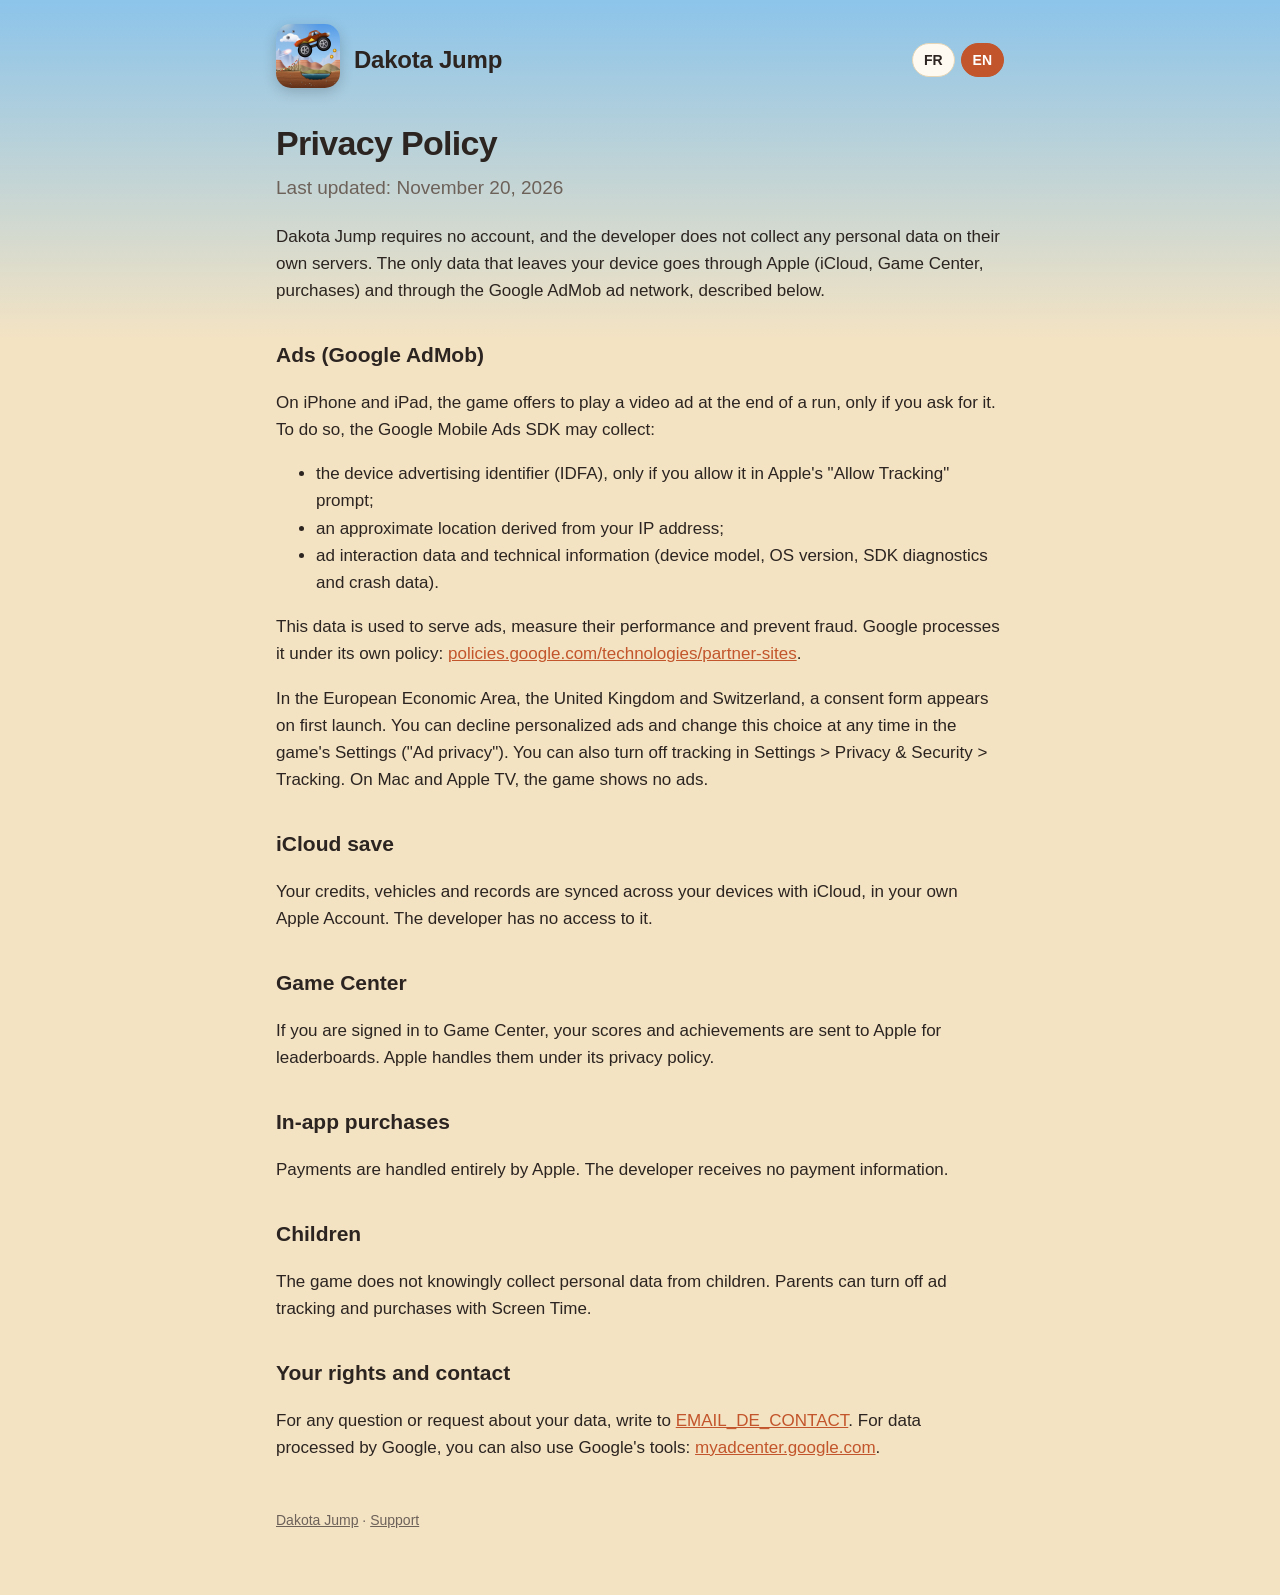
==== privacy.html @ c43ea541 "Dakota Jump : présentation, confidentialité, assistance, app-ads.txt Co-Authored-By: Claude Opus 5.5" ====
<!doctype html>
<html lang="fr">
<head>
<meta charset="utf-8">
<meta name="viewport" content="width=device-width, initial-scale=1">
<title>Dakota Jump Privacy</title>
<link rel="icon" href="img/icon.png">
<link rel="stylesheet" href="style.css">
<script src="lang.js"></script>
</head>
<body>
<main>
  <header>
    <a href="./"><img src="img/icon.png" alt=""></a>
    <a href="./" class="name">Dakota Jump</a>
    <nav><button data-set="fr">FR</button><button data-set="en">EN</button></nav>
  </header>

  <section data-lang="fr">
    <h1>Politique de confidentialité</h1>
    <p class="lead">Dernière mise à jour : 20 novembre 2026</p>
    <p>Dakota Jump ne demande aucun compte et le développeur ne collecte aucune donnée personnelle sur ses propres
      serveurs. Les seules données qui quittent ton appareil passent par Apple (iCloud, Game Center, achats) et par
      la régie publicitaire Google AdMob, décrites ci-dessous.</p>

    <h2>Publicités (Google AdMob)</h2>
    <p>Sur iPhone et iPad, le jeu propose de regarder une vidéo publicitaire en fin de partie, uniquement si tu la
      demandes. Pour cela, le SDK Google Mobile Ads peut collecter :</p>
    <ul>
      <li>l'identifiant publicitaire de l'appareil (IDFA), seulement si tu l'autorises dans la fenêtre d'Apple
        « Autoriser le suivi » ;</li>
      <li>une localisation approximative déduite de l'adresse IP ;</li>
      <li>des données d'interaction avec les annonces et des informations techniques (modèle, version du système,
        données de diagnostic et de plantage du SDK).</li>
    </ul>
    <p>Ces données servent à afficher des annonces, à mesurer leurs performances et à prévenir la fraude. Elles sont
      traitées par Google selon sa propre politique :
      <a href="https://policies.google.com/technologies/partner-sites">policies.google.com/technologies/partner-sites</a>.</p>
    <p>Dans l'Espace économique européen, au Royaume-Uni et en Suisse, un formulaire de consentement s'affiche au
      premier lancement. Tu peux refuser les annonces personnalisées, et modifier ce choix à tout moment dans les
      Réglages du jeu (« Confidentialité des publicités »). Tu peux aussi refuser le suivi dans Réglages &gt;
      Confidentialité et sécurité &gt; Suivi. Sur Mac et Apple TV, le jeu n'affiche aucune publicité.</p>

    <h2>Sauvegarde iCloud</h2>
    <p>Tes crédits, véhicules et records sont synchronisés entre tes appareils par iCloud, dans ton propre compte
      Apple. Le développeur n'y a pas accès.</p>

    <h2>Game Center</h2>
    <p>Si tu es connecté à Game Center, tes scores et succès sont envoyés à Apple pour les classements. Apple les
      traite selon sa politique de confidentialité.</p>

    <h2>Achats intégrés</h2>
    <p>Les paiements sont entièrement gérés par Apple. Le développeur ne reçoit aucune information de paiement.</p>

    <h2>Enfants</h2>
    <p>Le jeu ne collecte sciemment aucune donnée personnelle d'enfant. Les parents peuvent désactiver le suivi
      publicitaire et les achats avec Temps d'écran.</p>

    <h2>Tes droits et contact</h2>
    <p>Pour toute question ou demande relative à tes données, écris à
      <a href="mailto:EMAIL_DE_CONTACT">EMAIL_DE_CONTACT</a>. Pour les données traitées par Google, tu peux aussi
      utiliser les outils de Google : <a href="https://myadcenter.google.com">myadcenter.google.com</a>.</p>
  </section>

  <section data-lang="en">
    <h1>Privacy Policy</h1>
    <p class="lead">Last updated: November 20, 2026</p>
    <p>Dakota Jump requires no account, and the developer does not collect any personal data on their own servers.
      The only data that leaves your device goes through Apple (iCloud, Game Center, purchases) and through the
      Google AdMob ad network, described below.</p>

    <h2>Ads (Google AdMob)</h2>
    <p>On iPhone and iPad, the game offers to play a video ad at the end of a run, only if you ask for it. To do so,
      the Google Mobile Ads SDK may collect:</p>
    <ul>
      <li>the device advertising identifier (IDFA), only if you allow it in Apple's "Allow Tracking" prompt;</li>
      <li>an approximate location derived from your IP address;</li>
      <li>ad interaction data and technical information (device model, OS version, SDK diagnostics and crash data).</li>
    </ul>
    <p>This data is used to serve ads, measure their performance and prevent fraud. Google processes it under its
      own policy: <a href="https://policies.google.com/technologies/partner-sites">policies.google.com/technologies/partner-sites</a>.</p>
    <p>In the European Economic Area, the United Kingdom and Switzerland, a consent form appears on first launch.
      You can decline personalized ads and change this choice at any time in the game's Settings ("Ad privacy").
      You can also turn off tracking in Settings &gt; Privacy &amp; Security &gt; Tracking. On Mac and Apple TV,
      the game shows no ads.</p>

    <h2>iCloud save</h2>
    <p>Your credits, vehicles and records are synced across your devices with iCloud, in your own Apple Account.
      The developer has no access to it.</p>

    <h2>Game Center</h2>
    <p>If you are signed in to Game Center, your scores and achievements are sent to Apple for leaderboards. Apple
      handles them under its privacy policy.</p>

    <h2>In-app purchases</h2>
    <p>Payments are handled entirely by Apple. The developer receives no payment information.</p>

    <h2>Children</h2>
    <p>The game does not knowingly collect personal data from children. Parents can turn off ad tracking and
      purchases with Screen Time.</p>

    <h2>Your rights and contact</h2>
    <p>For any question or request about your data, write to <a href="mailto:EMAIL_DE_CONTACT">EMAIL_DE_CONTACT</a>.
      For data processed by Google, you can also use Google's tools:
      <a href="https://myadcenter.google.com">myadcenter.google.com</a>.</p>
  </section>

  <footer><a href="./">Dakota Jump</a> &middot; <a href="support.html">Support</a></footer>
</main>
</body>
</html>
---- style.css ----
:root {
  --sky: #8cc4ea;
  --sand: #f4e3c3;
  --rust: #c2552b;
  --ink: #2b2420;
  --muted: #6d625a;
  --card: #fffaf1;
  --line: #e6d6b8;
}
@media (prefers-color-scheme: dark) {
  :root {
    --sky: #1d3550;
    --sand: #1b1714;
    --rust: #ef8a5c;
    --ink: #f2e9dc;
    --muted: #b8ab9c;
    --card: #26201b;
    --line: #3a3029;
  }
}
* { box-sizing: border-box; }
html { -webkit-text-size-adjust: 100%; }
body {
  margin: 0;
  font: 17px/1.6 -apple-system, BlinkMacSystemFont, "Segoe UI", Roboto, sans-serif;
  color: var(--ink);
  background: linear-gradient(180deg, var(--sky) 0, var(--sand) 340px) no-repeat, var(--sand);
}
main { max-width: 760px; margin: 0 auto; padding: 24px 16px 64px; }
header { display: flex; align-items: center; gap: 14px; margin-bottom: 28px; }
header img { width: 64px; height: 64px; border-radius: 15px; box-shadow: 0 4px 14px rgba(0,0,0,.18); }
header a { color: inherit; text-decoration: none; }
header .name { font-size: 24px; font-weight: 800; letter-spacing: -.01em; }
nav { margin-left: auto; display: flex; gap: 6px; }
nav button {
  font: inherit; font-size: 14px; font-weight: 700; padding: 5px 11px; border-radius: 999px;
  border: 1px solid var(--line); background: var(--card); color: var(--ink); cursor: pointer;
}
nav button[aria-pressed="true"] { background: var(--rust); border-color: var(--rust); color: #fff; }
h1 { font-size: 34px; line-height: 1.15; margin: 0 0 10px; letter-spacing: -.02em; }
h2 { font-size: 21px; margin: 34px 0 8px; }
p, li { color: var(--ink); }
.lead { font-size: 19px; color: var(--muted); margin-top: 0; }
.card { background: var(--card); border: 1px solid var(--line); border-radius: 16px; padding: 4px 20px 14px; margin: 18px 0; }
.shots { display: grid; gap: 12px; margin: 24px 0; }
.shots img { width: 100%; border-radius: 14px; box-shadow: 0 6px 22px rgba(0,0,0,.2); }
.links { display: flex; flex-wrap: wrap; gap: 10px; margin: 22px 0; }
.links a {
  display: inline-block; padding: 9px 16px; border-radius: 12px; font-weight: 700; text-decoration: none;
  background: var(--rust); color: #fff;
}
.links a.alt { background: var(--card); color: var(--ink); border: 1px solid var(--line); }
a { color: var(--rust); }
footer { margin-top: 48px; font-size: 14px; color: var(--muted); }
footer a { color: var(--muted); }
[data-lang] { display: none; }
html[lang="fr"] [data-lang="fr"], html[lang="en"] [data-lang="en"] { display: block; }
html[lang="fr"] span[data-lang="fr"], html[lang="en"] span[data-lang="en"] { display: inline; }
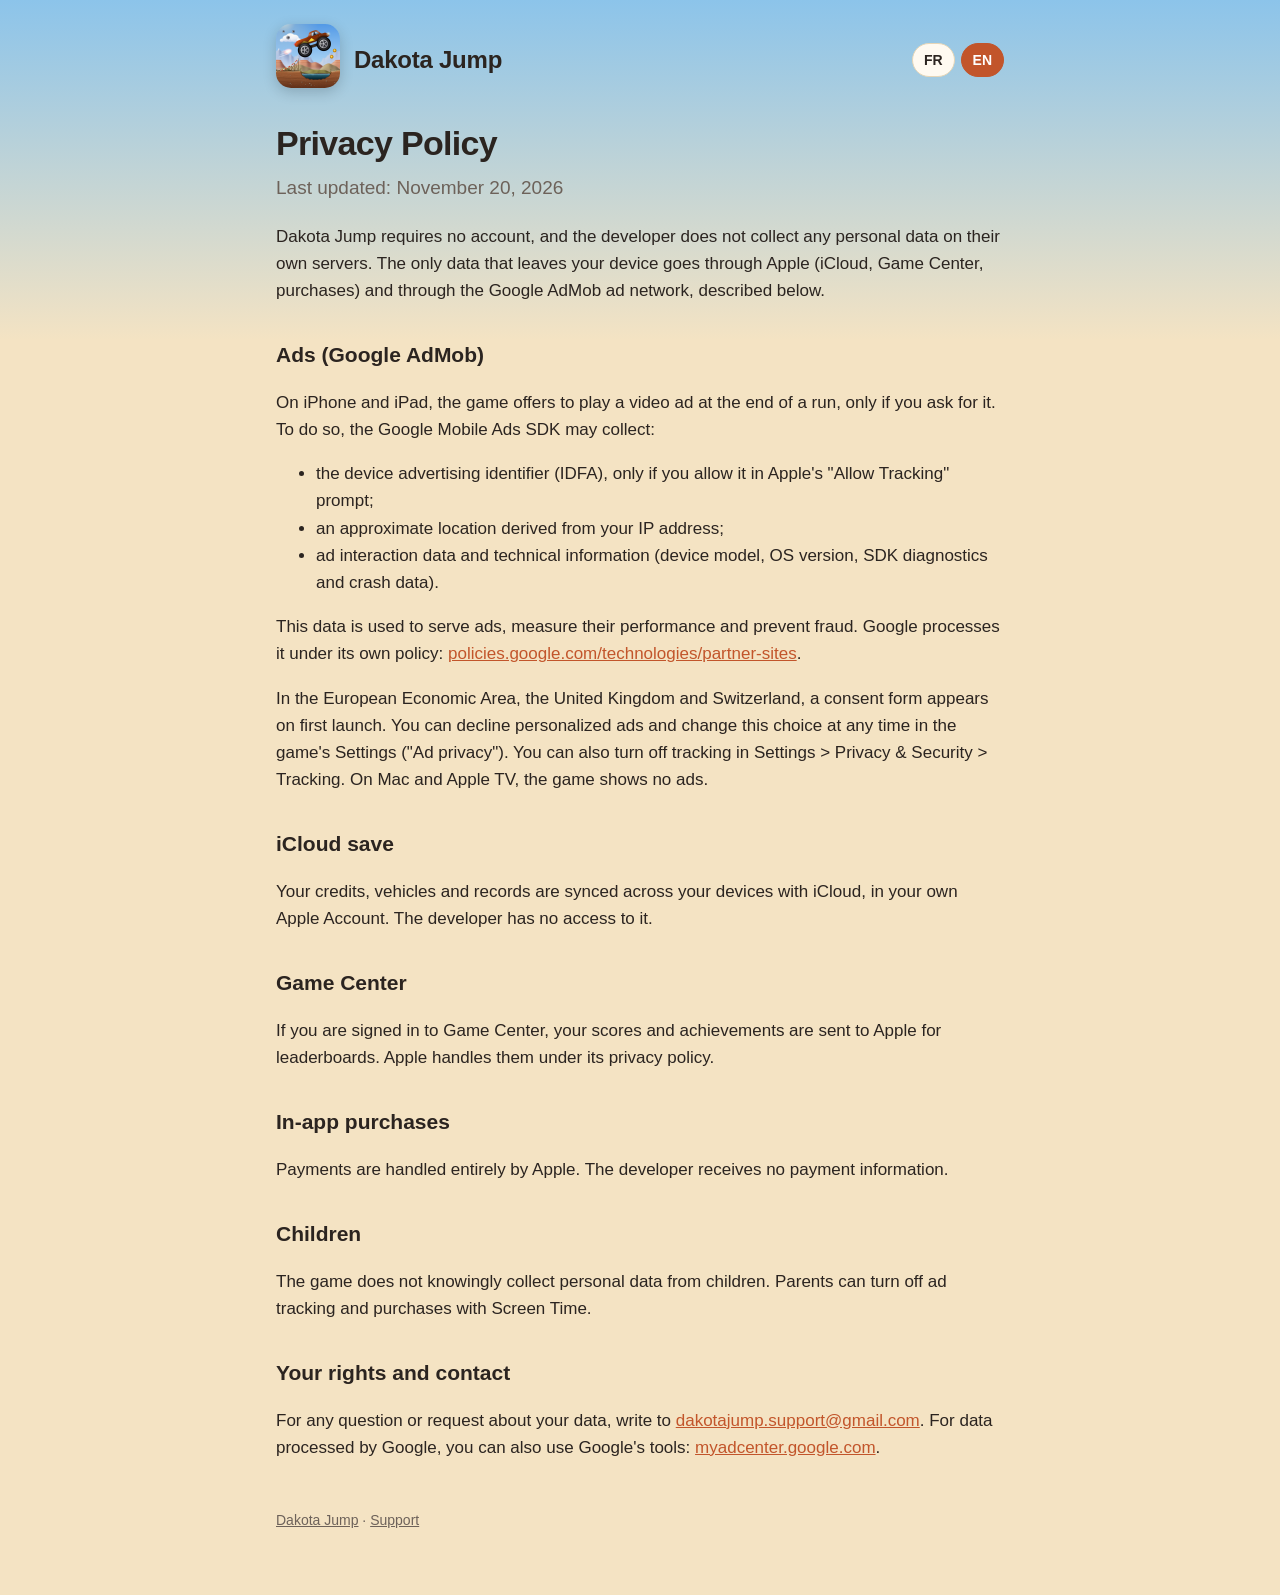
==== commit c04b0a1f: "Adresse de contact Co-Authored-By: Claude Opus 5.5 <noreply@anthropic.com>" ====
--- a/privacy.html
+++ b/privacy.html
@@ -58,7 +58,7 @@
 
     <h2>Tes droits et contact</h2>
     <p>Pour toute question ou demande relative à tes données, écris à
-      <a href="mailto:EMAIL_DE_CONTACT">EMAIL_DE_CONTACT</a>. Pour les données traitées par Google, tu peux aussi
+      <a href="mailto:dakotajump.support@gmail.com">dakotajump.support@gmail.com</a>. Pour les données traitées par Google, tu peux aussi
       utiliser les outils de Google : <a href="https://myadcenter.google.com">myadcenter.google.com</a>.</p>
   </section>
 
@@ -100,7 +100,7 @@
       purchases with Screen Time.</p>
 
     <h2>Your rights and contact</h2>
-    <p>For any question or request about your data, write to <a href="mailto:EMAIL_DE_CONTACT">EMAIL_DE_CONTACT</a>.
+    <p>For any question or request about your data, write to <a href="mailto:dakotajump.support@gmail.com">dakotajump.support@gmail.com</a>.
       For data processed by Google, you can also use Google's tools:
       <a href="https://myadcenter.google.com">myadcenter.google.com</a>.</p>
   </section>
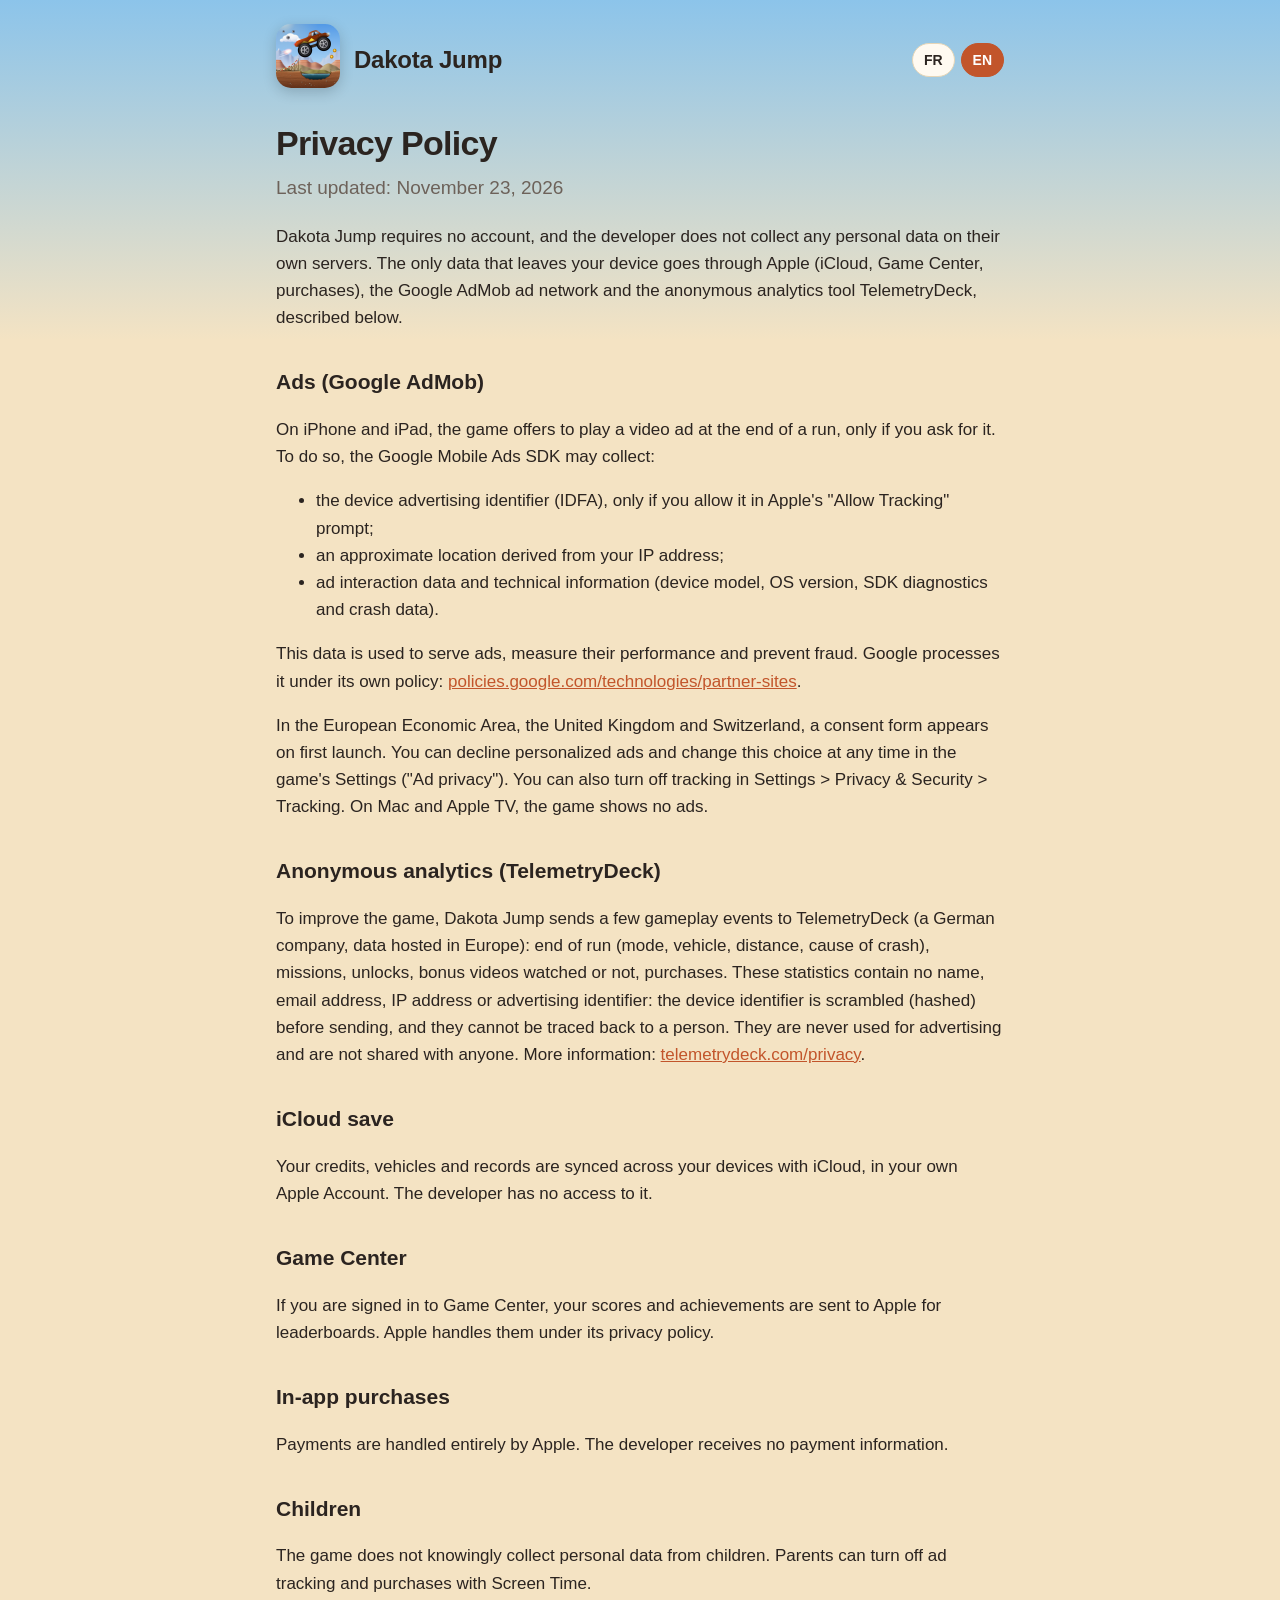
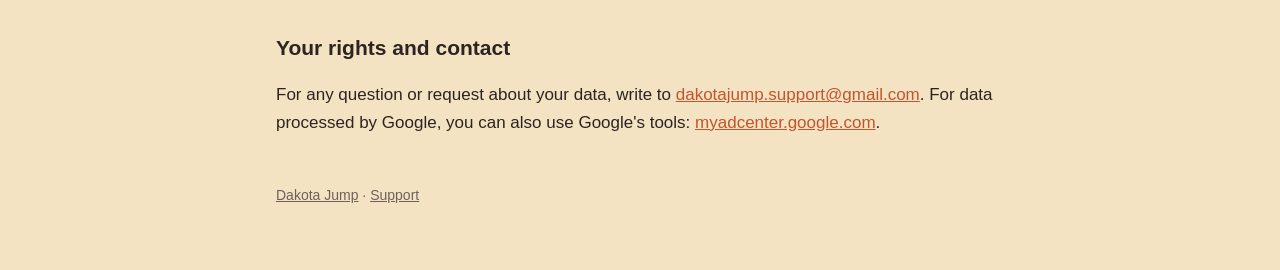
==== commit 29d6f18a: "Confidentialité : statistiques anonymes TelemetryDeck (français, anglais) Co-Authored-By: Claude Opu" ====
--- a/privacy.html
+++ b/privacy.html
@@ -18,10 +18,10 @@
 
   <section data-lang="fr">
     <h1>Politique de confidentialité</h1>
-    <p class="lead">Dernière mise à jour : 20 novembre 2026</p>
+    <p class="lead">Dernière mise à jour : 23 novembre 2026</p>
     <p>Dakota Jump ne demande aucun compte et le développeur ne collecte aucune donnée personnelle sur ses propres
-      serveurs. Les seules données qui quittent ton appareil passent par Apple (iCloud, Game Center, achats) et par
-      la régie publicitaire Google AdMob, décrites ci-dessous.</p>
+      serveurs. Les seules données qui quittent ton appareil passent par Apple (iCloud, Game Center, achats), par
+      la régie publicitaire Google AdMob et par l'outil de statistiques anonymes TelemetryDeck, décrits ci-dessous.</p>
 
     <h2>Publicités (Google AdMob)</h2>
     <p>Sur iPhone et iPad, le jeu propose de regarder une vidéo publicitaire en fin de partie, uniquement si tu la
@@ -40,6 +40,14 @@
       premier lancement. Tu peux refuser les annonces personnalisées, et modifier ce choix à tout moment dans les
       Réglages du jeu (« Confidentialité des publicités »). Tu peux aussi refuser le suivi dans Réglages &gt;
       Confidentialité et sécurité &gt; Suivi. Sur Mac et Apple TV, le jeu n'affiche aucune publicité.</p>
+
+    <h2>Statistiques anonymes (TelemetryDeck)</h2>
+    <p>Pour améliorer le jeu, Dakota Jump envoie à TelemetryDeck (société allemande, données hébergées en Europe)
+      quelques événements de jeu : fin de partie (mode, véhicule, distance, cause du crash), missions, déblocages,
+      vidéos bonus regardées ou non, achats. Ces statistiques ne contiennent ni nom, ni adresse e-mail, ni adresse IP,
+      ni identifiant publicitaire : l'identifiant de l'appareil est brouillé (haché) avant l'envoi, et il est
+      impossible de remonter à une personne. Elles ne servent jamais à la publicité et ne sont partagées avec
+      personne. Plus d'informations : <a href="https://telemetrydeck.com/privacy/">telemetrydeck.com/privacy</a>.</p>
 
     <h2>Sauvegarde iCloud</h2>
     <p>Tes crédits, véhicules et records sont synchronisés entre tes appareils par iCloud, dans ton propre compte
@@ -64,10 +72,10 @@
 
   <section data-lang="en">
     <h1>Privacy Policy</h1>
-    <p class="lead">Last updated: November 20, 2026</p>
+    <p class="lead">Last updated: November 23, 2026</p>
     <p>Dakota Jump requires no account, and the developer does not collect any personal data on their own servers.
-      The only data that leaves your device goes through Apple (iCloud, Game Center, purchases) and through the
-      Google AdMob ad network, described below.</p>
+      The only data that leaves your device goes through Apple (iCloud, Game Center, purchases), the Google AdMob
+      ad network and the anonymous analytics tool TelemetryDeck, described below.</p>
 
     <h2>Ads (Google AdMob)</h2>
     <p>On iPhone and iPad, the game offers to play a video ad at the end of a run, only if you ask for it. To do so,
@@ -83,6 +91,14 @@
       You can decline personalized ads and change this choice at any time in the game's Settings ("Ad privacy").
       You can also turn off tracking in Settings &gt; Privacy &amp; Security &gt; Tracking. On Mac and Apple TV,
       the game shows no ads.</p>
+
+    <h2>Anonymous analytics (TelemetryDeck)</h2>
+    <p>To improve the game, Dakota Jump sends a few gameplay events to TelemetryDeck (a German company, data hosted
+      in Europe): end of run (mode, vehicle, distance, cause of crash), missions, unlocks, bonus videos watched or
+      not, purchases. These statistics contain no name, email address, IP address or advertising identifier: the
+      device identifier is scrambled (hashed) before sending, and they cannot be traced back to a person. They are
+      never used for advertising and are not shared with anyone. More information:
+      <a href="https://telemetrydeck.com/privacy/">telemetrydeck.com/privacy</a>.</p>
 
     <h2>iCloud save</h2>
     <p>Your credits, vehicles and records are synced across your devices with iCloud, in your own Apple Account.
